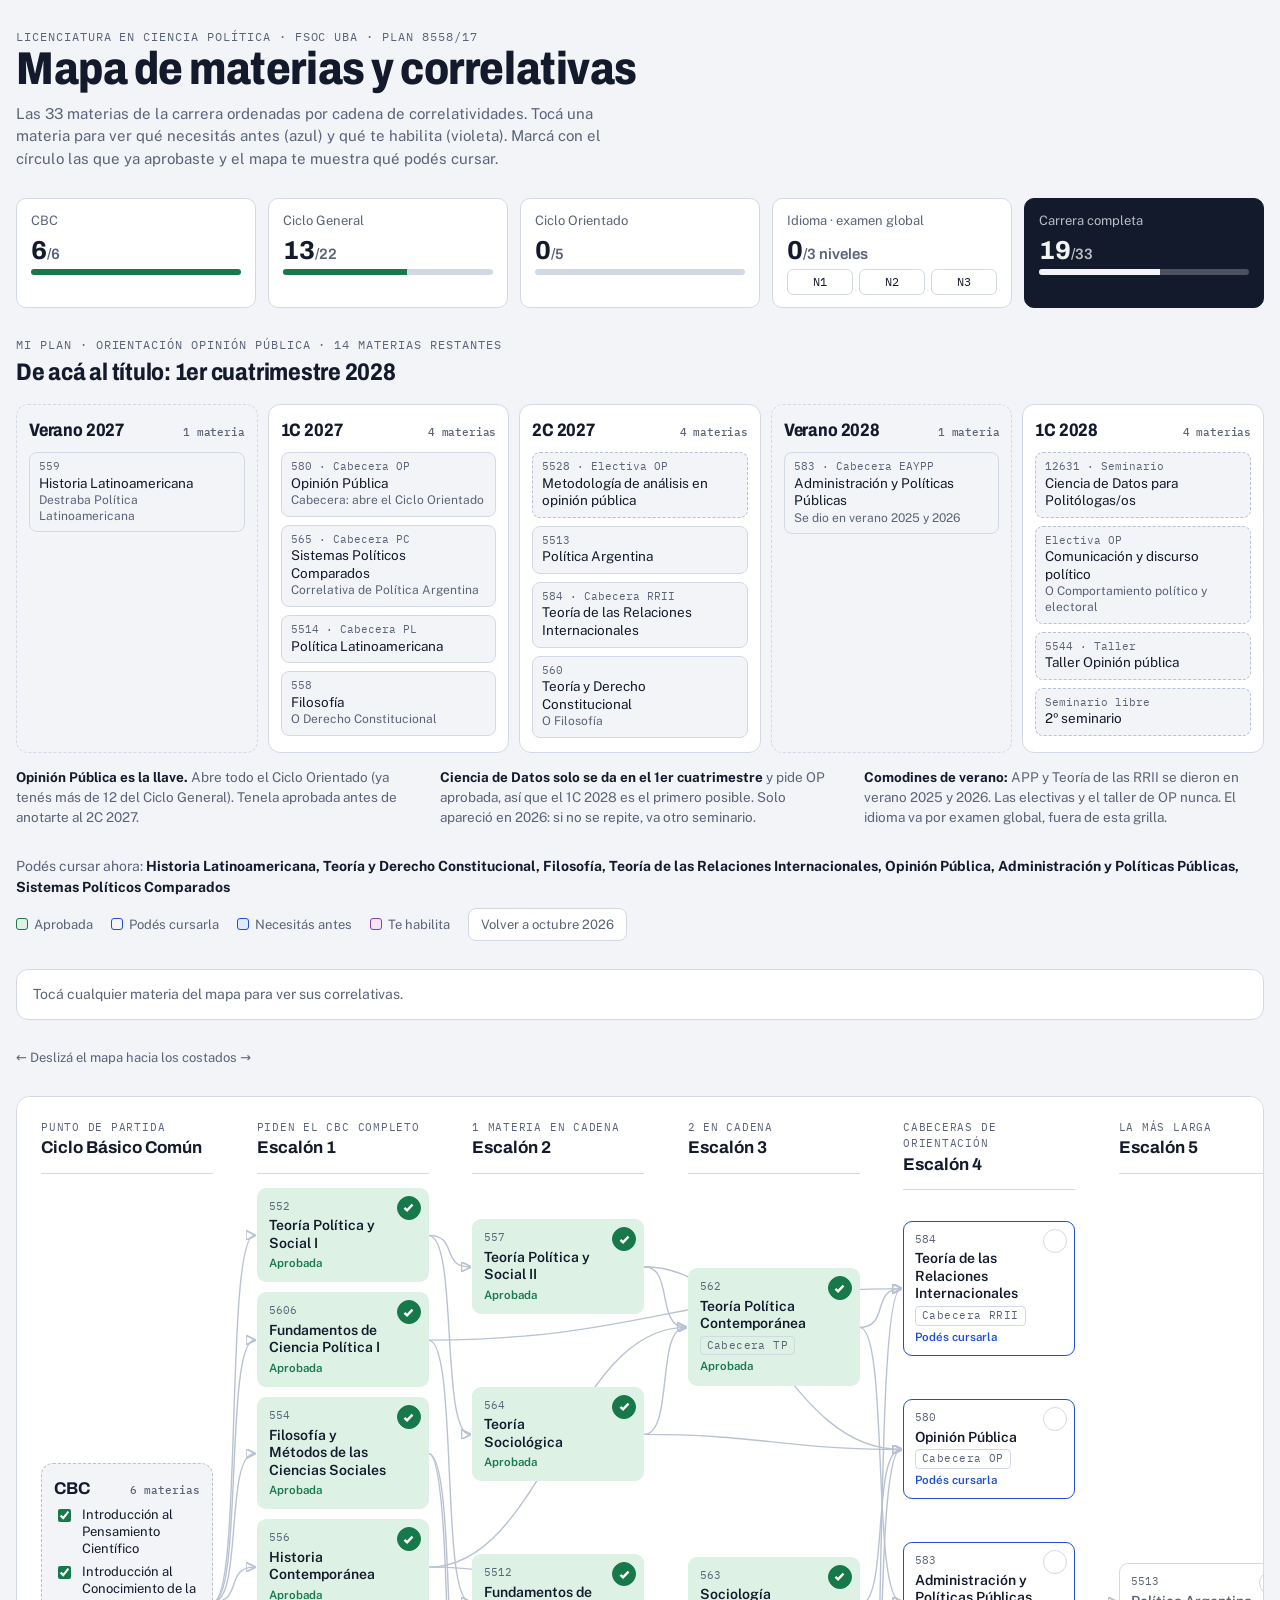
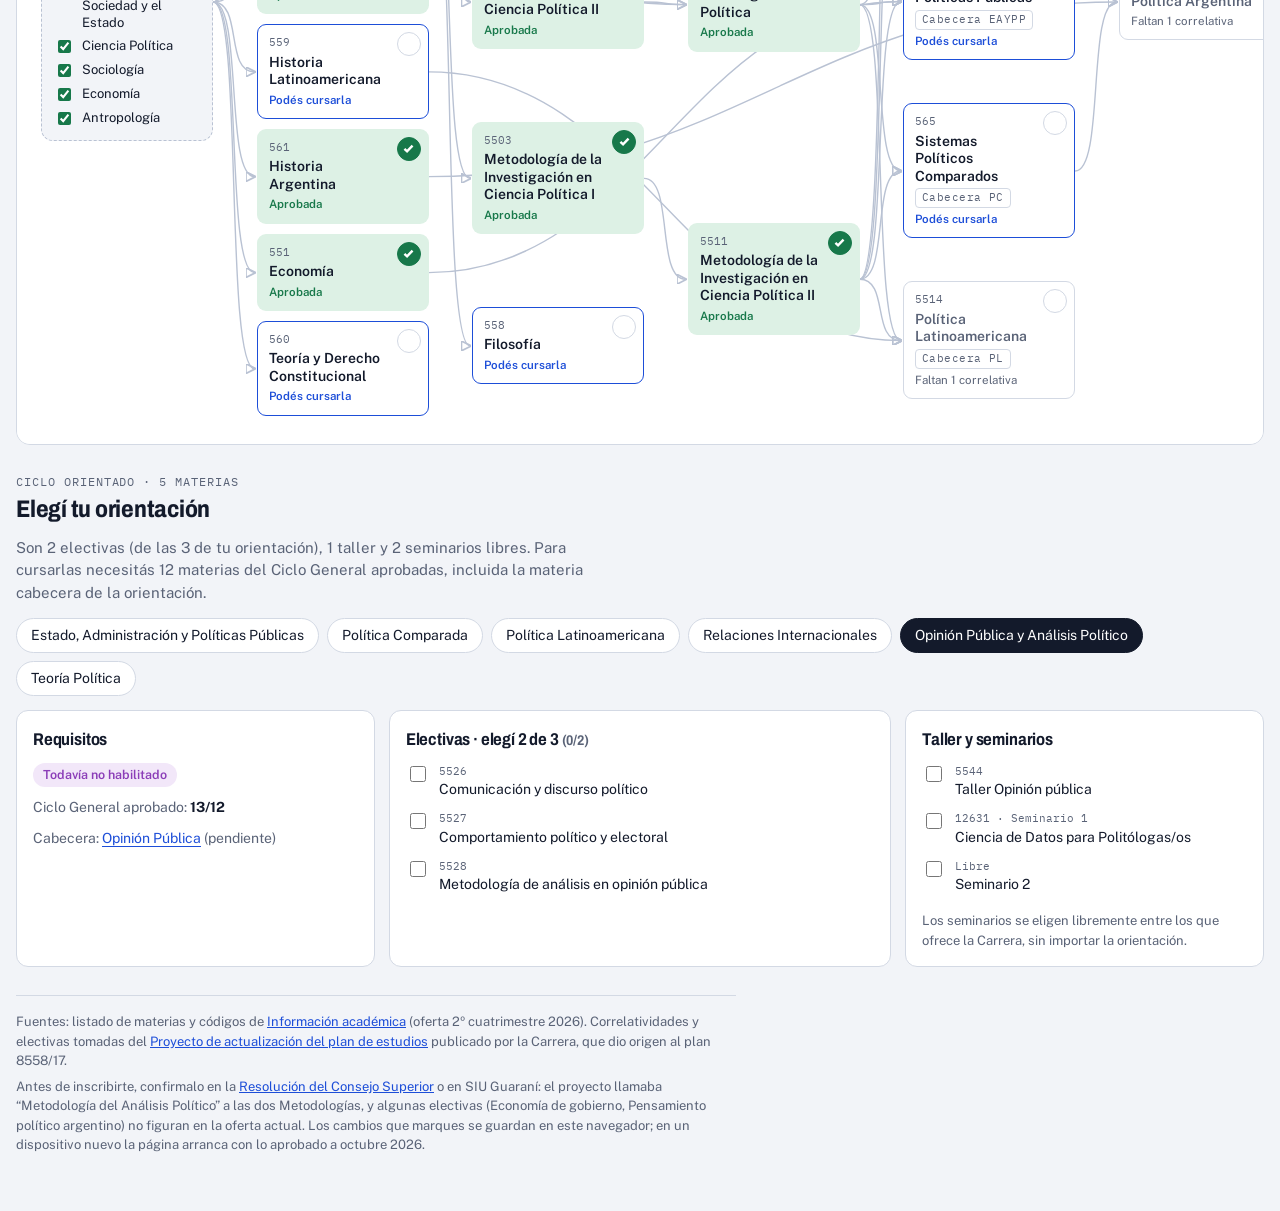
==== mapa-cp/index.html @ 653c363f "Agregar mapa de materias de Ciencia Política UBA Co-Authored-By: Claude Opus 5.5 <noreply@anthropic." ====
<!doctype html>
<html lang="es">
<head>
<meta charset="utf-8">
<meta name="viewport" content="width=device-width,initial-scale=1,viewport-fit=cover">
<meta name="description" content="Mapa interactivo de materias, correlativas y plan de cursada de Ciencia Política (UBA, plan 8558/17).">
<link rel="icon" href="data:image/svg+xml,%3Csvg xmlns='http://www.w3.org/2000/svg' viewBox='0 0 32 32'%3E%3Crect width='32' height='32' rx='7' fill='%231D4ED8'/%3E%3Cpath d='M8 22l6-12 4 8 3-5 3 9' stroke='white' stroke-width='2.6' fill='none' stroke-linecap='round' stroke-linejoin='round'/%3E%3C/svg%3E">
<style>:root{color-scheme:light;padding-top:env(safe-area-inset-top,0px);padding-bottom:env(safe-area-inset-bottom,0px)}body{margin:0}img{max-width:100%}[hidden]{display:none!important}*,*::before,*::after{box-sizing:border-box}</style>
<title>Mapa de Ciencia Política UBA</title>
<link rel="preconnect" href="https://fonts.googleapis.com">
<link rel="preconnect" href="https://fonts.gstatic.com" crossorigin>
<link rel="stylesheet" href="https://fonts.googleapis.com/css2?family=Archivo:wdth,wght@75..100,500..800&family=Public+Sans:wght@400;500;600&family=IBM+Plex+Mono:wght@500&display=swap">
<style>
/* Layout: plan as a left-to-right map of correlativity steps, with a sticky detail strip and a progress tracker above it */
:root{
  --bg:#F2F4F8; --surface:#FFFFFF; --ink:#131A2B; --muted:#5A6377; --line:#D3D9E4; --edge:#B9C2D3;
  --accent:#1D4ED8; --accent-soft:#E2E9FB;
  --desc:#8B3DB8; --desc-soft:#F2E7F9;
  --ok:#17784A; --ok-soft:#DDF1E5;
  --f-display:"Archivo","Arial Narrow",system-ui,sans-serif;
  --f-body:"Public Sans",system-ui,-apple-system,"Segoe UI",sans-serif;
  --f-mono:"IBM Plex Mono",ui-monospace,Menlo,Consolas,monospace;
}
@media (prefers-color-scheme: dark){:root:not([data-theme="light"]){
  --bg:#0E1320; --surface:#161D2D; --ink:#E6EAF2; --muted:#98A1B6; --line:#29334A; --edge:#3A465F;
  --accent:#7D9CFF; --accent-soft:#1C2848; --desc:#CB9CEB; --desc-soft:#2D2040; --ok:#5ACB90; --ok-soft:#14301F; color-scheme:dark}}
:root[data-theme="dark"]{
  --bg:#0E1320; --surface:#161D2D; --ink:#E6EAF2; --muted:#98A1B6; --line:#29334A; --edge:#3A465F;
  --accent:#7D9CFF; --accent-soft:#1C2848; --desc:#CB9CEB; --desc-soft:#2D2040; --ok:#5ACB90; --ok-soft:#14301F; color-scheme:dark}

body{background:var(--bg);color:var(--ink);font-family:var(--f-body);font-size:15px;line-height:1.5}
body::before{content:"";position:fixed;inset:0 0 auto;height:env(safe-area-inset-top,0px);z-index:10;background:var(--bg)}
.wrap{max-width:1560px;margin:0 auto;padding-block:28px 56px;padding-left:max(16px,env(safe-area-inset-left,0px));padding-right:max(16px,env(safe-area-inset-right,0px));display:flex;flex-direction:column;gap:28px}
h1,h2,h3{font-family:var(--f-display);font-stretch:85%;text-wrap:balance;margin:0;letter-spacing:-.01em}
h1{font-size:clamp(28px,4.4vw,46px);font-weight:800;line-height:1.02}
h2{font-size:24px;font-weight:750}
.eyebrow{font-family:var(--f-mono);font-size:12px;letter-spacing:.08em;text-transform:uppercase;color:var(--muted)}
.lede{max-width:68ch;color:var(--muted);margin:10px 0 0}
button{font:inherit;color:inherit;cursor:pointer}
:focus-visible{outline:2px solid var(--accent);outline-offset:2px}

/* progress */
.stats{display:grid;grid-template-columns:repeat(5,minmax(0,1fr));gap:12px}
.stat.total{background:var(--ink);border-color:var(--ink);color:var(--bg)}
.stat.total .lbl,.stat.total b small{color:var(--bg);opacity:.75}
.stat.total .bar{background:color-mix(in srgb,var(--bg) 25%,transparent)}
.stat.total .bar i{background:var(--bg)}
.stat{background:var(--surface);border:1px solid var(--line);border-radius:10px;padding:12px 14px;display:flex;flex-direction:column;gap:6px}
.stat b{font-family:var(--f-display);font-size:26px;font-weight:750;font-variant-numeric:tabular-nums;line-height:1}
.stat b small{font-size:15px;color:var(--muted);font-weight:600}
.bar{height:6px;border-radius:3px;background:var(--line);overflow:hidden}
.bar i{display:block;height:100%;background:var(--ok);width:0;transition:width .3s}
.stat .lbl{font-size:13px;color:var(--muted)}
.idi{display:flex;gap:6px}
.idi button{flex:1;border:1px solid var(--line);background:transparent;border-radius:6px;font-size:12px;padding:3px 0;font-family:var(--f-mono)}
.idi button[aria-pressed="true"]{background:var(--ok-soft);border-color:var(--ok);color:var(--ok)}
.now{font-size:14px;color:var(--muted)}
.now strong{color:var(--ink)}
.toolbar{display:flex;flex-wrap:wrap;gap:10px 20px;align-items:center;justify-content:space-between}
.legend{display:flex;flex-wrap:wrap;gap:8px 18px;font-size:13px;color:var(--muted);align-items:center}
.legend span{display:inline-flex;align-items:center;gap:6px}
.sw{width:12px;height:12px;border-radius:3px;display:inline-block}
.ghost{border:1px solid var(--line);background:var(--surface);border-radius:8px;padding:6px 12px;font-size:13px}
.ghost.warn{border-color:var(--desc);color:var(--desc)}

/* detail strip */
.detail{position:sticky;top:env(safe-area-inset-top,0px);z-index:5;background:var(--surface);border:1px solid var(--line);border-radius:12px;padding:14px 16px;box-shadow:0 6px 20px -14px rgba(10,20,40,.45);display:grid;grid-template-columns:minmax(0,1.1fr) minmax(0,1.6fr) minmax(0,1.3fr) auto;gap:16px;align-items:start}
.detail.empty{display:block;color:var(--muted);font-size:14px;box-shadow:none}
.detail h3{font-size:20px;font-weight:750;line-height:1.15}
.detail .code{font-family:var(--f-mono);font-size:12px;color:var(--muted)}
.detail .k{font-size:12px;text-transform:uppercase;letter-spacing:.06em;color:var(--muted);margin-bottom:6px;font-weight:600}
.chips{display:flex;flex-wrap:wrap;gap:6px}
.chip{border:1px solid transparent;border-radius:999px;padding:2px 10px;font-size:13px;background:var(--accent-soft);color:var(--ink)}
.chip.d{background:var(--desc-soft)}
.chip.okc{background:var(--ok-soft);color:var(--ok)}
.chip.okc::before{content:"✓ "}
.chip:hover{border-color:var(--ink)}
.x{border:none;background:transparent;font-size:22px;line-height:1;color:var(--muted);padding:0 4px}
.note{font-size:13px;color:var(--muted);margin-top:6px}

/* map */
.mapbox{overflow-x:auto;background:var(--surface);border:1px solid var(--line);border-radius:14px}
.canvas{position:relative;display:grid;grid-template-columns:repeat(6,minmax(172px,1fr));column-gap:clamp(34px,3.4vw,56px);padding:22px 24px 28px;min-width:1260px}
.swipe{display:none;font-size:13px;color:var(--muted);align-items:center;gap:6px}
@media (max-width:1300px){.swipe{display:flex}}
.colhead{font-family:var(--f-mono);font-size:11px;letter-spacing:.07em;text-transform:uppercase;color:var(--muted);padding-bottom:12px;border-bottom:1px solid var(--line);margin-bottom:14px}
.colhead b{display:block;font-family:var(--f-display);font-size:17px;letter-spacing:0;text-transform:none;color:var(--ink);font-weight:700}
.col{display:flex;flex-direction:column;position:relative;z-index:1}
.stack{display:flex;flex-direction:column;justify-content:space-around;gap:10px;flex:1}
svg.edges{position:absolute;inset:0;pointer-events:none;z-index:0;overflow:visible}
svg.edges path{fill:none;stroke:var(--edge);stroke-width:1.4;transition:opacity .2s,stroke .2s}
svg.edges path.a{stroke:var(--accent);stroke-width:2.2}
svg.edges path.d{stroke:var(--desc);stroke-width:2.2}
svg.edges path.dim{opacity:.15}
.mk-base{fill:var(--edge)} .mk-a{fill:var(--accent)} .mk-d{fill:var(--desc)}

.card{position:relative;background:var(--surface);border:1.5px solid var(--line);border-radius:9px;padding:9px 38px 9px 11px;text-align:left;width:100%;display:flex;flex-direction:column;gap:3px;transition:opacity .2s,border-color .2s,background .2s}
.card .c{font-family:var(--f-mono);font-size:11px;color:var(--muted)}
.card .n{font-weight:600;font-size:14px;line-height:1.25}
.card .st{font-size:11.5px;color:var(--muted)}
.card .tag{align-self:flex-start;font-size:10.5px;font-family:var(--f-mono);letter-spacing:.04em;padding:1px 6px;border-radius:4px;border:1px solid var(--line);color:var(--muted)}
.card[data-st="av"]{border-color:var(--accent)}
.card[data-st="av"] .st{color:var(--accent);font-weight:600}
.card[data-st="ok"]{background:var(--ok-soft);border-color:transparent}
.card[data-st="ok"] .st{color:var(--ok);font-weight:600}
.card[data-st="lock"] .n{color:var(--muted)}
.card.sel{outline:3px solid var(--ink);outline-offset:1px}
.card.anc{background:var(--accent-soft);border-color:var(--accent)}
.card.desc{background:var(--desc-soft);border-color:var(--desc)}
.card.dim{background:var(--surface);border-color:var(--line)}
.card.dim>*,.cbc.dim>*{opacity:.3}
.card.dim+.chk{opacity:.3}
.chk{position:absolute;top:8px;right:8px;width:24px;height:24px;border-radius:50%;border:1.5px solid var(--line);background:var(--surface);display:grid;place-items:center;padding:0}
.chk svg{width:13px;height:13px;stroke:var(--surface);stroke-width:3;fill:none}
.chk[aria-pressed="true"]{background:var(--ok);border-color:var(--ok)}
.chk:hover{border-color:var(--ok)}

.cbc{background:var(--bg);border:1.5px dashed var(--edge);border-radius:12px;padding:12px;display:flex;flex-direction:column;gap:6px;align-self:center;width:100%}
.cbc.sel{outline:3px solid var(--ink)} .cbc.anc{border-color:var(--accent);border-style:solid;background:var(--accent-soft)}
.cbc .hd{display:flex;justify-content:space-between;align-items:baseline;font-family:var(--f-display);font-weight:700;font-size:17px;border:none;background:none;padding:0;text-align:left}
.cbc .hd span{font-family:var(--f-mono);font-size:11px;color:var(--muted);font-weight:500}
.cbc label{display:flex;gap:8px;align-items:flex-start;font-size:13px;line-height:1.3;cursor:pointer}
.cbc input{margin-top:2px;accent-color:var(--ok)}

/* orientations */
.ori-tabs{display:flex;flex-wrap:wrap;gap:8px}
.ori-tabs button{border:1.5px solid var(--line);background:var(--surface);border-radius:999px;padding:6px 14px;font-size:14px}
.ori-tabs button[aria-pressed="true"]{border-color:var(--ink);background:var(--ink);color:var(--surface)}
.ori{display:grid;grid-template-columns:minmax(0,1fr) minmax(0,1.4fr) minmax(0,1fr);gap:14px}
.box{background:var(--surface);border:1px solid var(--line);border-radius:12px;padding:16px;display:flex;flex-direction:column;gap:10px;min-width:0}
.box h3{font-size:17px;font-weight:700}
.row{display:flex;gap:10px;align-items:flex-start;font-size:14px;cursor:pointer}
.row input{margin-top:3px;accent-color:var(--ok);width:16px;height:16px;flex:none}
.row .c{font-family:var(--f-mono);font-size:11px;color:var(--muted);display:block}
.pill{align-self:flex-start;font-size:12.5px;font-weight:600;padding:3px 10px;border-radius:999px}
.pill.ok{background:var(--ok-soft);color:var(--ok)} .pill.no{background:var(--desc-soft);color:var(--desc)}
.linkbtn{border:none;background:none;padding:0;color:var(--accent);text-decoration:underline;text-underline-offset:3px;text-align:left}
.req{font-size:14px;color:var(--muted)} .req b{color:var(--ink)}

.plan{display:grid;grid-template-columns:repeat(5,minmax(0,1fr));gap:10px}
.term{background:var(--surface);border:1px solid var(--line);border-radius:12px;padding:12px 12px 14px;display:flex;flex-direction:column;gap:8px;min-width:0}
.term.summer{background:transparent;border-style:dashed}
.term h3{font-size:18px;font-weight:750;display:flex;justify-content:space-between;align-items:baseline;gap:6px}
.term h3 span{font-family:var(--f-mono);font-size:11px;color:var(--muted);font-weight:500}
.pi{display:flex;flex-direction:column;gap:1px;text-align:left;border:1px solid var(--line);background:var(--bg);border-radius:8px;padding:7px 9px;font-size:13.5px;line-height:1.3;width:100%}
.pi .c{font-family:var(--f-mono);font-size:10.5px;color:var(--muted)}
.pi.o{border-style:dashed;border-color:var(--edge)}
.pi.done{background:var(--ok-soft);border-color:transparent;color:var(--ok)}
.pi.done .n{text-decoration:line-through}
.pi .why{font-size:12px;color:var(--muted)}
button.pi:hover{border-color:var(--ink)}
.plannotes{display:grid;grid-template-columns:repeat(3,minmax(0,1fr));gap:10px 24px;font-size:13.5px;color:var(--muted);margin:0;padding:0;list-style:none}
.plannotes b{color:var(--ink)}
@media (max-width:1000px){.plan{grid-template-columns:repeat(2,minmax(0,1fr))}.plannotes{grid-template-columns:minmax(0,1fr)}}
@media (max-width:520px){.plan{grid-template-columns:minmax(0,1fr)}}
footer{font-size:13px;color:var(--muted);border-top:1px solid var(--line);padding-top:16px;display:flex;flex-direction:column;gap:6px;max-width:90ch}
footer a{color:var(--accent)}

@media (max-width:1100px){.stats{grid-template-columns:repeat(3,minmax(0,1fr))}}
@media (max-width:900px){
  .stats{grid-template-columns:repeat(2,minmax(0,1fr))}
  .stat.total{grid-column:1/-1}
  .detail{grid-template-columns:minmax(0,1fr);gap:10px;position:static}
  .detail .x{position:absolute;top:10px;right:10px}
  .detail{position:relative}
  .ori{grid-template-columns:minmax(0,1fr)}
}
@media (prefers-reduced-motion:reduce){*{transition:none!important}}
</style>
</head>
<body>

<div class="wrap">
  <header>
    <div class="eyebrow">Licenciatura en Ciencia Política · FSOC UBA · Plan 8558/17</div>
    <h1>Mapa de materias y correlativas</h1>
    <p class="lede">Las 33 materias de la carrera ordenadas por cadena de correlatividades. Tocá una materia para ver qué necesitás antes (azul) y qué te habilita (violeta). Marcá con el círculo las que ya aprobaste y el mapa te muestra qué podés cursar.</p>
  </header>

  <section class="stats" aria-label="Tu progreso">
    <div class="stat"><span class="lbl">CBC</span><b id="sCbc">0<small>/6</small></b><div class="bar"><i id="bCbc"></i></div></div>
    <div class="stat"><span class="lbl">Ciclo General</span><b id="sGen">0<small>/22</small></b><div class="bar"><i id="bGen"></i></div></div>
    <div class="stat"><span class="lbl">Ciclo Orientado</span><b id="sOri">0<small>/5</small></b><div class="bar"><i id="bOri"></i></div></div>
    <div class="stat"><span class="lbl">Idioma · examen global</span><b id="sIdi">0<small>/3 niveles</small></b><div class="idi" id="idi"></div></div>
    <div class="stat total"><span class="lbl">Carrera completa</span><b id="sTot">0<small>/33</small></b><div class="bar"><i id="bTot"></i></div></div>
  </section>

  <section style="display:flex;flex-direction:column;gap:14px">
    <div>
      <div class="eyebrow">Mi plan · Orientación Opinión Pública · 14 materias restantes</div>
      <h2>De acá al título: 1er cuatrimestre 2028</h2>
    </div>
    <div class="plan" id="plan"></div>
    <ul class="plannotes">
      <li><b>Opinión Pública es la llave.</b> Abre todo el Ciclo Orientado (ya tenés más de 12 del Ciclo General). Tenela aprobada antes de anotarte al 2C 2027.</li>
      <li><b>Ciencia de Datos solo se da en el 1er cuatrimestre</b> y pide OP aprobada, así que el 1C 2028 es el primero posible. Solo apareció en 2026: si no se repite, va otro seminario.</li>
      <li><b>Comodines de verano:</b> APP y Teoría de las RRII se dieron en verano 2025 y 2026. Las electivas y el taller de OP nunca. El idioma va por examen global, fuera de esta grilla.</li>
    </ul>
  </section>

  <div class="toolbar">
    <div class="now" id="now"></div>
    <div class="legend">
      <span><i class="sw" style="background:var(--ok-soft);border:1px solid var(--ok)"></i>Aprobada</span>
      <span><i class="sw" style="border:1.5px solid var(--accent)"></i>Podés cursarla</span>
      <span><i class="sw" style="background:var(--accent-soft);border:1.5px solid var(--accent)"></i>Necesitás antes</span>
      <span><i class="sw" style="background:var(--desc-soft);border:1.5px solid var(--desc)"></i>Te habilita</span>
      <button class="ghost" id="reset" type="button" title="Deshace los cambios y vuelve a las materias aprobadas a octubre 2026">Volver a octubre 2026</button>
    </div>
  </div>

  <div class="detail empty" id="detail">Tocá cualquier materia del mapa para ver sus correlativas.</div>

  <div class="swipe" aria-hidden="true">← Deslizá el mapa hacia los costados →</div>
  <div class="mapbox"><div class="canvas" id="canvas"><svg class="edges" id="edges"></svg></div></div>

  <section style="display:flex;flex-direction:column;gap:14px">
    <div>
      <div class="eyebrow">Ciclo Orientado · 5 materias</div>
      <h2>Elegí tu orientación</h2>
      <p class="lede">Son 2 electivas (de las 3 de tu orientación), 1 taller y 2 seminarios libres. Para cursarlas necesitás 12 materias del Ciclo General aprobadas, incluida la materia cabecera de la orientación.</p>
    </div>
    <div class="ori-tabs" id="oriTabs" role="group" aria-label="Orientaciones"></div>
    <div class="ori" id="ori"></div>
  </section>

  <footer>
    <div>Fuentes: listado de materias y códigos de <a href="https://cienciapolitica.sociales.uba.ar/home/estudiantes/info-academica/" target="_blank" rel="noopener">Información académica</a> (oferta 2º cuatrimestre 2026). Correlatividades y electivas tomadas del <a href="https://cienciapolitica.sociales.uba.ar/wp-content/uploads/sites/6/2016/11/reforma-plan-2016-Versi%C3%B3n-Martes-1-11-1.pdf" target="_blank" rel="noopener">Proyecto de actualización del plan de estudios</a> publicado por la Carrera, que dio origen al plan 8558/17.</div>
    <div>Antes de inscribirte, confirmalo en la <a href="http://cienciapolitica.sociales.uba.ar/wp-content/uploads/sites/6/2019/04/PLAN-NUEVO-DE-CP-8558-17.pdf" target="_blank" rel="noopener">Resolución del Consejo Superior</a> o en SIU Guaraní: el proyecto llamaba “Metodología del Análisis Político” a las dos Metodologías, y algunas electivas (Economía de gobierno, Pensamiento político argentino) no figuran en la oferta actual. Los cambios que marques se guardan en este navegador; en un dispositivo nuevo la página arranca con lo aprobado a octubre 2026.</div>
  </footer>
</div>

<script>
const CBC=[["ipc","Introducción al Pensamiento Científico"],["icse","Introducción al Conocimiento de la Sociedad y el Estado"],["cpc","Ciencia Política"],["socc","Sociología"],["ecoc","Economía"],["antro","Antropología"]];
const G={
 tps1:{n:"Teoría Política y Social I",c:"552",r:["cbc"]},
 fcp1:{n:"Fundamentos de Ciencia Política I",c:"5606",r:["cbc"]},
 fym:{n:"Filosofía y Métodos de las Ciencias Sociales",c:"554",r:["cbc"]},
 hc:{n:"Historia Contemporánea",c:"556",r:["cbc"]},
 hl:{n:"Historia Latinoamericana",c:"559",r:["cbc"]},
 ha:{n:"Historia Argentina",c:"561",r:["cbc"]},
 eco:{n:"Economía",c:"551",r:["cbc"]},
 tdc:{n:"Teoría y Derecho Constitucional",c:"560",r:["cbc"]},
 tps2:{n:"Teoría Política y Social II",c:"557",r:["tps1"]},
 tsoc:{n:"Teoría Sociológica",c:"564",r:["tps1"]},
 fcp2:{n:"Fundamentos de Ciencia Política II",c:"5512",r:["fcp1"]},
 met1:{n:"Metodología de la Investigación en Ciencia Política I",c:"5503",r:["fym"]},
 filo:{n:"Filosofía",c:"558",r:["fym"]},
 tpc:{n:"Teoría Política Contemporánea",c:"562",r:["hc","tps1","tps2","tsoc"]},
 socp:{n:"Sociología Política",c:"563",r:["hc","fcp1","fcp2"]},
 met2:{n:"Metodología de la Investigación en Ciencia Política II",c:"5511",r:["fym","met1"]},
 tri:{n:"Teoría de las Relaciones Internacionales",c:"584",r:["fym","met1","met2","hc","tps1","tps2","tsoc","tpc","fcp1"]},
 op:{n:"Opinión Pública",c:"580",r:["fym","met1","met2","hc","tps1","tps2","tsoc","fcp1","socp"]},
 app:{n:"Administración y Políticas Públicas",c:"583",r:["fym","met1","met2","eco","hc","tps1","tps2","tsoc","tpc","fcp2","socp"]},
 spc:{n:"Sistemas Políticos Comparados",c:"565",r:["fym","met1","met2","hc","fcp1","fcp2","socp"]},
 pl:{n:"Política Latinoamericana",c:"5514",r:["fym","met1","met2","hc","hl","fcp1","fcp2","socp"]},
 parg:{n:"Política Argentina",c:"5513",r:["hc","ha","fcp1","fcp2","socp","spc"]}
};
const COLS=[["cbc"],["tps1","fcp1","fym","hc","hl","ha","eco","tdc"],["tps2","tsoc","fcp2","met1","filo"],["tpc","socp","met2"],["tri","op","app","spc","pl"],["parg"]];
const HEADS=[["Ciclo Básico Común","Punto de partida"],["Escalón 1","Piden el CBC completo"],["Escalón 2","1 materia en cadena"],["Escalón 3","2 en cadena"],["Escalón 4","Cabeceras de orientación"],["Escalón 5","La más larga"]];
const ORI=[
 {k:"EAYPP",n:"Estado, Administración y Políticas Públicas",cab:"app",el:[["5518","Estado y derecho"],["—","Economía de gobierno"],["5515","Gobierno local"]],t:["5540","Taller Estado, administración y políticas públicas"]},
 {k:"PC",n:"Política Comparada",cab:"spc",el:[["5519","Elecciones y partidos políticos"],["5520","Política subnacional"],["5510","Instituciones políticas y procesos gubernamentales"]],t:["5541","Taller Política comparada"]},
 {k:"PL",n:"Política Latinoamericana",cab:"pl",el:[["—","Pensamiento político argentino"],["5521","Liderazgo político en América Latina"],["5522","Regímenes políticos en América Latina"]],t:["5542","Taller Política latinoamericana"]},
 {k:"RRII",n:"Relaciones Internacionales",cab:"tri",el:[["5524","Defensa y seguridad internacional"],["5525","Globalización, regionalización e integración regional"],["5517","Problemas de política internacional"]],t:["5543","Taller Relaciones internacionales"]},
 {k:"OP",n:"Opinión Pública y Análisis Político",cab:"op",el:[["5526","Comunicación y discurso político"],["5527","Comportamiento político y electoral"],["5528","Metodología de análisis en opinión pública"]],t:["5544","Taller Opinión pública"]},
 {k:"TP",n:"Teoría Política",cab:"tpc",el:[["5529","Teorías sobre el poder"],["5530","Teorías sobre la ideología"],["5531","Teorías de la acción colectiva"]],t:["5545","Taller Teoría y filosofía política"]}
];
const CAB={};ORI.forEach(o=>CAB[o.cab]=o);
const name=id=>id==="cbc"?"CBC completo":G[id].n;

// graph helpers
const ancMemo={};
function anc(id){if(id==="cbc")return new Set();if(ancMemo[id])return ancMemo[id];const s=new Set();G[id].r.forEach(u=>{s.add(u);anc(u).forEach(x=>s.add(x))});return ancMemo[id]=s}
const kids={cbc:[]};Object.keys(G).forEach(k=>kids[k]=[]);
Object.entries(G).forEach(([v,o])=>o.r.forEach(u=>kids[u].push(v)));
function desc(id){const s=new Set(),q=[...kids[id]];while(q.length){const x=q.shift();if(!s.has(x)){s.add(x);q.push(...kids[x])}}return s}
const EDGES=[];
Object.entries(G).forEach(([v,o])=>o.r.forEach(u=>{if(!o.r.some(w=>w!==u&&anc(w).has(u)))EDGES.push([u,v])}));

// state
const KEY="cp-uba-mapa-v1";
// default = progreso a octubre 2026, así se ve igual en cualquier dispositivo
const DEF=()=>({ap:["ipc","icse","cpc","socc","ecoc","antro","tps1","fcp1","fym","hc","ha","eco","tps2","tsoc","fcp2","met1","tpc","socp","met2"],ori:"OP",od:[],idi:[]});
let S=DEF();
try{const raw=localStorage.getItem(KEY);if(raw)S=Object.assign(S,JSON.parse(raw))}catch(e){}
const save=()=>{try{localStorage.setItem(KEY,JSON.stringify(S))}catch(e){}};
const has=id=>id==="cbc"?CBC.every(([k])=>S.ap.includes(k)):S.ap.includes(id);
function toggle(id){S.ap=S.ap.includes(id)?S.ap.filter(x=>x!==id):[...S.ap,id];save();refresh()}
let sel=null;

// build map
const canvas=document.getElementById("canvas"),svg=document.getElementById("edges");
const check='<svg viewBox="0 0 16 16"><path d="M3 8.5l3.2 3L13 4.5"/></svg>';
COLS.forEach((ids,i)=>{
  const col=document.createElement("div");col.className="col";
  col.innerHTML=`<div class="colhead">${HEADS[i][1]}<b>${HEADS[i][0]}</b></div><div class="stack"></div>`;
  const st=col.querySelector(".stack");
  ids.forEach(id=>{
    if(id==="cbc"){
      const b=document.createElement("div");b.className="cbc";b.id="n-cbc";
      b.innerHTML=`<button class="hd" type="button" data-sel="cbc">CBC <span>6 materias</span></button>`+CBC.map(([k,n])=>`<label><input type="checkbox" id="cb-${k}" data-k="${k}"> ${n}</label>`).join("");
      st.appendChild(b);
    }else{
      const o=G[id];const w=document.createElement("div");w.style.position="relative";
      w.innerHTML=`<button class="card" type="button" id="n-${id}" data-sel="${id}"><span class="c">${o.c}</span><span class="n">${o.n}</span>${CAB[id]?`<span class="tag">Cabecera ${CAB[id].k}</span>`:""}<span class="st"></span></button><button class="chk" type="button" data-chk="${id}" aria-label="Marcar ${o.n} como aprobada" aria-pressed="false">${check}</button>`;
      st.appendChild(w);
    }
  });
  canvas.appendChild(col);
});
canvas.addEventListener("click",e=>{
  const c=e.target.closest("[data-chk]");if(c){toggle(c.dataset.chk);return}
  const s=e.target.closest("[data-sel]");if(s){select(s.dataset.sel===sel?null:s.dataset.sel)}
});
canvas.addEventListener("change",e=>{if(e.target.dataset.k)toggle(e.target.dataset.k)});

function drawEdges(){
  const cr=canvas.getBoundingClientRect();
  svg.setAttribute("width",canvas.scrollWidth);svg.setAttribute("height",canvas.scrollHeight);
  let h=`<defs>${["base","a","d"].map(m=>`<marker id="m-${m}" viewBox="0 0 8 8" refX="7" refY="4" markerWidth="7" markerHeight="7" orient="auto"><path class="mk-${m}" d="M0 0L8 4L0 8z"/></marker>`).join("")}</defs>`;
  EDGES.forEach(([u,v])=>{
    const a=document.getElementById("n-"+u).getBoundingClientRect(),b=document.getElementById("n-"+v).getBoundingClientRect();
    const x1=a.right-cr.left,y1=a.top+a.height/2-cr.top,x2=b.left-cr.left-2,y2=b.top+b.height/2-cr.top,dx=Math.max(30,(x2-x1)*.45);
    h+=`<path data-e="${u}>${v}" d="M${x1} ${y1}C${x1+dx} ${y1},${x2-dx} ${y2},${x2} ${y2}" marker-end="url(#m-base)"/>`;
  });
  svg.innerHTML=h;paintSel();
}

function paintSel(){
  const A=sel?(sel==="cbc"?new Set():anc(sel)):null,D=sel?desc(sel):null;
  document.querySelectorAll(".card,.cbc").forEach(el=>{
    const id=el.id.slice(2);el.classList.remove("sel","anc","desc","dim");
    if(!sel)return;
    if(id===sel)el.classList.add("sel");else if(A.has(id))el.classList.add("anc");else if(D.has(id))el.classList.add("desc");else el.classList.add("dim");
  });
  svg.querySelectorAll("path[data-e]").forEach(p=>{
    const [u,v]=p.dataset.e.split(">");p.classList.remove("a","d","dim");let m="base";
    if(sel){const inA=x=>x===sel||A.has(x),inD=x=>x===sel||D.has(x);
      if(inA(u)&&inA(v)){p.classList.add("a");m="a"}else if(inD(u)&&inD(v)){p.classList.add("d");m="d"}else p.classList.add("dim")}
    p.setAttribute("marker-end",`url(#m-${m})`);
  });
  renderDetail();
}
function select(id){sel=id;paintSel()}

const det=document.getElementById("detail");
function chip(id,cls){return `<button type="button" class="chip ${cls}${has(id)?" okc":""}" data-go="${id}">${name(id)}</button>`}
function renderDetail(){
  if(!sel){det.className="detail empty";det.innerHTML="Tocá cualquier materia del mapa para ver sus correlativas.";return}
  det.className="detail";
  if(sel==="cbc"){
    det.innerHTML=`<div><div class="code">Ciclo Básico Común</div><h3>CBC completo</h3><div class="note">${CBC.filter(([k])=>S.ap.includes(k)).length}/6 aprobadas</div></div><div><div class="k">Correlativas</div><div class="note">Ninguna. Es el inicio de la carrera.</div></div><div><div class="k">Te habilita directamente</div><div class="chips">${kids.cbc.map(k=>chip(k,"d")).join("")}</div></div><button class="x" type="button" aria-label="Cerrar" data-close>×</button>`;
    return}
  const o=G[sel],A=anc(sel),D=desc(sel),pend=o.r.filter(x=>!has(x));
  const cab=CAB[sel]?`<div class="note">Cabecera de la orientación <b>${CAB[sel].n}</b>: con ella y 12 materias del Ciclo General abrís el Ciclo Orientado.</div>`:"";
  det.innerHTML=`<div><div class="code">Código ${o.c}</div><h3>${o.n}</h3><div class="note">${has(sel)?"Aprobada":pend.length?`Te faltan ${pend.length} correlativa${pend.length>1?"s":""}`:"Podés cursarla"}</div></div>
  <div><div class="k">Correlativas según el plan (${o.r.length})</div><div class="chips">${o.r.map(k=>chip(k,"")).join("")}</div><div class="note">En cadena completa necesitás ${[...A].filter(x=>x!=="cbc").length} materias del Ciclo General antes.</div></div>
  <div><div class="k">Te habilita directamente</div>${kids[sel].length?`<div class="chips">${kids[sel].map(k=>chip(k,"d")).join("")}</div>`:`<div class="note">Ninguna materia del Ciclo General.</div>`}${D.size>kids[sel].length?`<div class="note">En total desbloquea ${D.size} materias.</div>`:""}${cab}</div>
  <button class="x" type="button" aria-label="Cerrar" data-close>×</button>`;
}
det.addEventListener("click",e=>{if(e.target.closest("[data-close]"))select(null);const g=e.target.closest("[data-go]");if(g){select(g.dataset.go);document.getElementById("n-"+g.dataset.go).scrollIntoView({block:"nearest",inline:"center",behavior:"smooth"})}});

// orientation
const tabs=document.getElementById("oriTabs"),oriEl=document.getElementById("ori");
tabs.innerHTML=ORI.map(o=>`<button type="button" data-o="${o.k}" title="${o.n}">${o.n}</button>`).join("");
tabs.addEventListener("click",e=>{const b=e.target.closest("[data-o]");if(b){S.ori=b.dataset.o;save();refresh()}});
oriEl.addEventListener("change",e=>{const k=e.target.dataset.od;if(!k)return;S.od=e.target.checked?[...S.od,k]:S.od.filter(x=>x!==k);save();refresh()});
oriEl.addEventListener("click",e=>{const g=e.target.closest("[data-go]");if(g){select(g.dataset.go);document.getElementById("n-"+g.dataset.go).scrollIntoView({block:"center",inline:"center",behavior:"smooth"})}});
function oriCount(o){const el=o.el.filter((_,i)=>S.od.includes(o.k+"-e"+i)).length;return Math.min(2,el)+(S.od.includes(o.k+"-t")?1:0)+(S.od.includes("sem1")?1:0)+(S.od.includes("sem2")?1:0)}
function renderOri(gen){
  const o=ORI.find(x=>x.k===S.ori)||ORI[0];
  tabs.querySelectorAll("button").forEach(b=>b.setAttribute("aria-pressed",b.dataset.o===o.k));
  const ok=gen>=12&&has(o.cab);
  const r=(id,c,n)=>`<label class="row"><input type="checkbox" id="od-${id}" data-od="${id}" ${S.od.includes(id)?"checked":""}><span><span class="c">${c}</span>${n}</span></label>`;
  const nEl=o.el.filter((_,i)=>S.od.includes(o.k+"-e"+i)).length;
  oriEl.innerHTML=`<div class="box"><h3>Requisitos</h3><span class="pill ${ok?"ok":"no"}">${ok?"Habilitado":"Todavía no habilitado"}</span>
   <div class="req">Ciclo General aprobado: <b>${gen}/12</b></div>
   <div class="req">Cabecera: <button type="button" class="linkbtn" data-go="${o.cab}">${G[o.cab].n}</button> ${has(o.cab)?"<b>✓ aprobada</b>":"(pendiente)"}</div></div>
  <div class="box"><h3>Electivas · elegí 2 de 3 <span class="req">(${nEl}/2)</span></h3>${o.el.map((e,i)=>r(o.k+"-e"+i,e[0]==="—"?"sin oferta reciente":e[0],e[1])).join("")}</div>
  <div class="box"><h3>Taller y seminarios</h3>${r(o.k+"-t",o.t[0],o.t[1])}${r("sem1",o.k==="OP"?"12631 · Seminario 1":"Libre",o.k==="OP"?"Ciencia de Datos para Politólogas/os":"Seminario 1")}${r("sem2","Libre","Seminario 2")}<div class="note">Los seminarios se eligen libremente entre los que ofrece la Carrera, sin importar la orientación.</div></div>`;
}

// plan
const PLAN=[
 {t:"Verano 2027",s:1,i:[{id:"hl",w:"Destraba Política Latinoamericana"}]},
 {t:"1C 2027",i:[{id:"op",w:"Cabecera: abre el Ciclo Orientado"},{id:"spc",w:"Correlativa de Política Argentina"},{id:"pl"},{id:"filo",w:"O Derecho Constitucional"}]},
 {t:"2C 2027",i:[{o:"OP-e2",c:"5528 · Electiva OP",n:"Metodología de análisis en opinión pública"},{id:"parg"},{id:"tri"},{id:"tdc",w:"O Filosofía"}]},
 {t:"Verano 2028",s:1,i:[{id:"app",w:"Se dio en verano 2025 y 2026"}]},
 {t:"1C 2028",i:[{o:"sem1",c:"12631 · Seminario",n:"Ciencia de Datos para Politólogas/os"},{o:"OP-e0",c:"Electiva OP",n:"Comunicación y discurso político",w:"O Comportamiento político y electoral"},{o:"OP-t",c:"5544 · Taller",n:"Taller Opinión pública"},{o:"sem2",c:"Seminario libre",n:"2º seminario"}]}
];
const planEl=document.getElementById("plan");
function renderPlan(){
  planEl.innerHTML=PLAN.map(p=>{
    const items=p.i.map(x=>{
      if(x.id){const d=has(x.id);return `<button type="button" class="pi${d?" done":""}" data-go="${x.id}"><span class="c">${G[x.id].c}${CAB[x.id]?" · Cabecera "+CAB[x.id].k:""}</span><span class="n">${G[x.id].n}</span>${x.w?`<span class="why">${x.w}</span>`:""}</button>`}
      const d=S.od.includes(x.o);return `<div class="pi o${d?" done":""}"><span class="c">${x.c}</span><span class="n">${x.n}</span>${x.w?`<span class="why">${x.w}</span>`:""}</div>`;
    }).join("");
    return `<div class="term${p.s?" summer":""}"><h3>${p.t}<span>${p.i.length} materia${p.i.length>1?"s":""}</span></h3>${items}</div>`;
  }).join("");
}
planEl.addEventListener("click",e=>{const g=e.target.closest("[data-go]");if(g){select(g.dataset.go);document.getElementById("n-"+g.dataset.go).scrollIntoView({block:"center",inline:"center",behavior:"smooth"})}});

// refresh all status
function refresh(){
  const cbcN=CBC.filter(([k])=>S.ap.includes(k)).length;
  CBC.forEach(([k])=>{const i=document.getElementById("cb-"+k);if(i)i.checked=S.ap.includes(k)});
  const gen=Object.keys(G).filter(k=>S.ap.includes(k)).length;
  const avail=[];
  Object.keys(G).forEach(id=>{
    const el=document.getElementById("n-"+id),ok=S.ap.includes(id),can=G[id].r.every(has);
    const st=ok?"ok":can?"av":"lock";if(st==="av")avail.push(id);
    el.dataset.st=st;el.querySelector(".st").textContent=ok?"Aprobada":can?"Podés cursarla":`Faltan ${G[id].r.filter(x=>!has(x)).length} correlativa${G[id].r.filter(x=>!has(x)).length>1?"s":""}`;
    const c=document.querySelector(`[data-chk="${id}"]`);c.setAttribute("aria-pressed",ok);
  });
  const o=ORI.find(x=>x.k===S.ori)||ORI[0],oc=oriCount(o);
  set("sCbc",cbcN,6,"bCbc");set("sGen",gen,22,"bGen");set("sOri",oc,5,"bOri");
  set("sTot",cbcN+gen+oc,33,"bTot");
  document.getElementById("sIdi").innerHTML=`${S.idi.length}<small>/3 niveles</small>`;
  document.getElementById("idi").innerHTML=[1,2,3].map(n=>`<button type="button" data-idi="${n}" aria-pressed="${S.idi.includes(n)}" aria-label="Nivel ${n} de idioma">N${n}</button>`).join("");
  const now=document.getElementById("now");
  now.innerHTML=avail.length?`Podés cursar ahora: <strong>${avail.map(k=>G[k].n).join(", ")}</strong>`:(gen===22?"<strong>Ciclo General completo.</strong>":cbcN<6?`Marcá las materias del CBC para ver qué podés cursar.`:"");
  renderOri(gen);renderPlan();drawEdges();
}
function set(id,n,t,bar){document.getElementById(id).innerHTML=`${n}<small>/${t}</small>`;document.getElementById(bar).style.width=(n/t*100)+"%"}
document.getElementById("idi").addEventListener("click",e=>{const b=e.target.closest("[data-idi]");if(!b)return;const n=+b.dataset.idi;S.idi=S.idi.includes(n)?S.idi.filter(x=>x!==n):[...S.idi,n];save();refresh()});

// reset with inline confirm
const rs=document.getElementById("reset");let armed=null;
rs.addEventListener("click",()=>{
  if(!armed){rs.textContent="¿Seguro? Tocá de nuevo";rs.classList.add("warn");armed=setTimeout(()=>{armed=null;rs.textContent="Volver a octubre 2026";rs.classList.remove("warn")},3500);return}
  clearTimeout(armed);armed=null;rs.textContent="Volver a octubre 2026";rs.classList.remove("warn");
  S=DEF();save();refresh();
});

refresh();
drawEdges();
if(document.fonts&&document.fonts.ready)document.fonts.ready.then(drawEdges);
new ResizeObserver(()=>drawEdges()).observe(canvas);
</script>

</body>
</html>
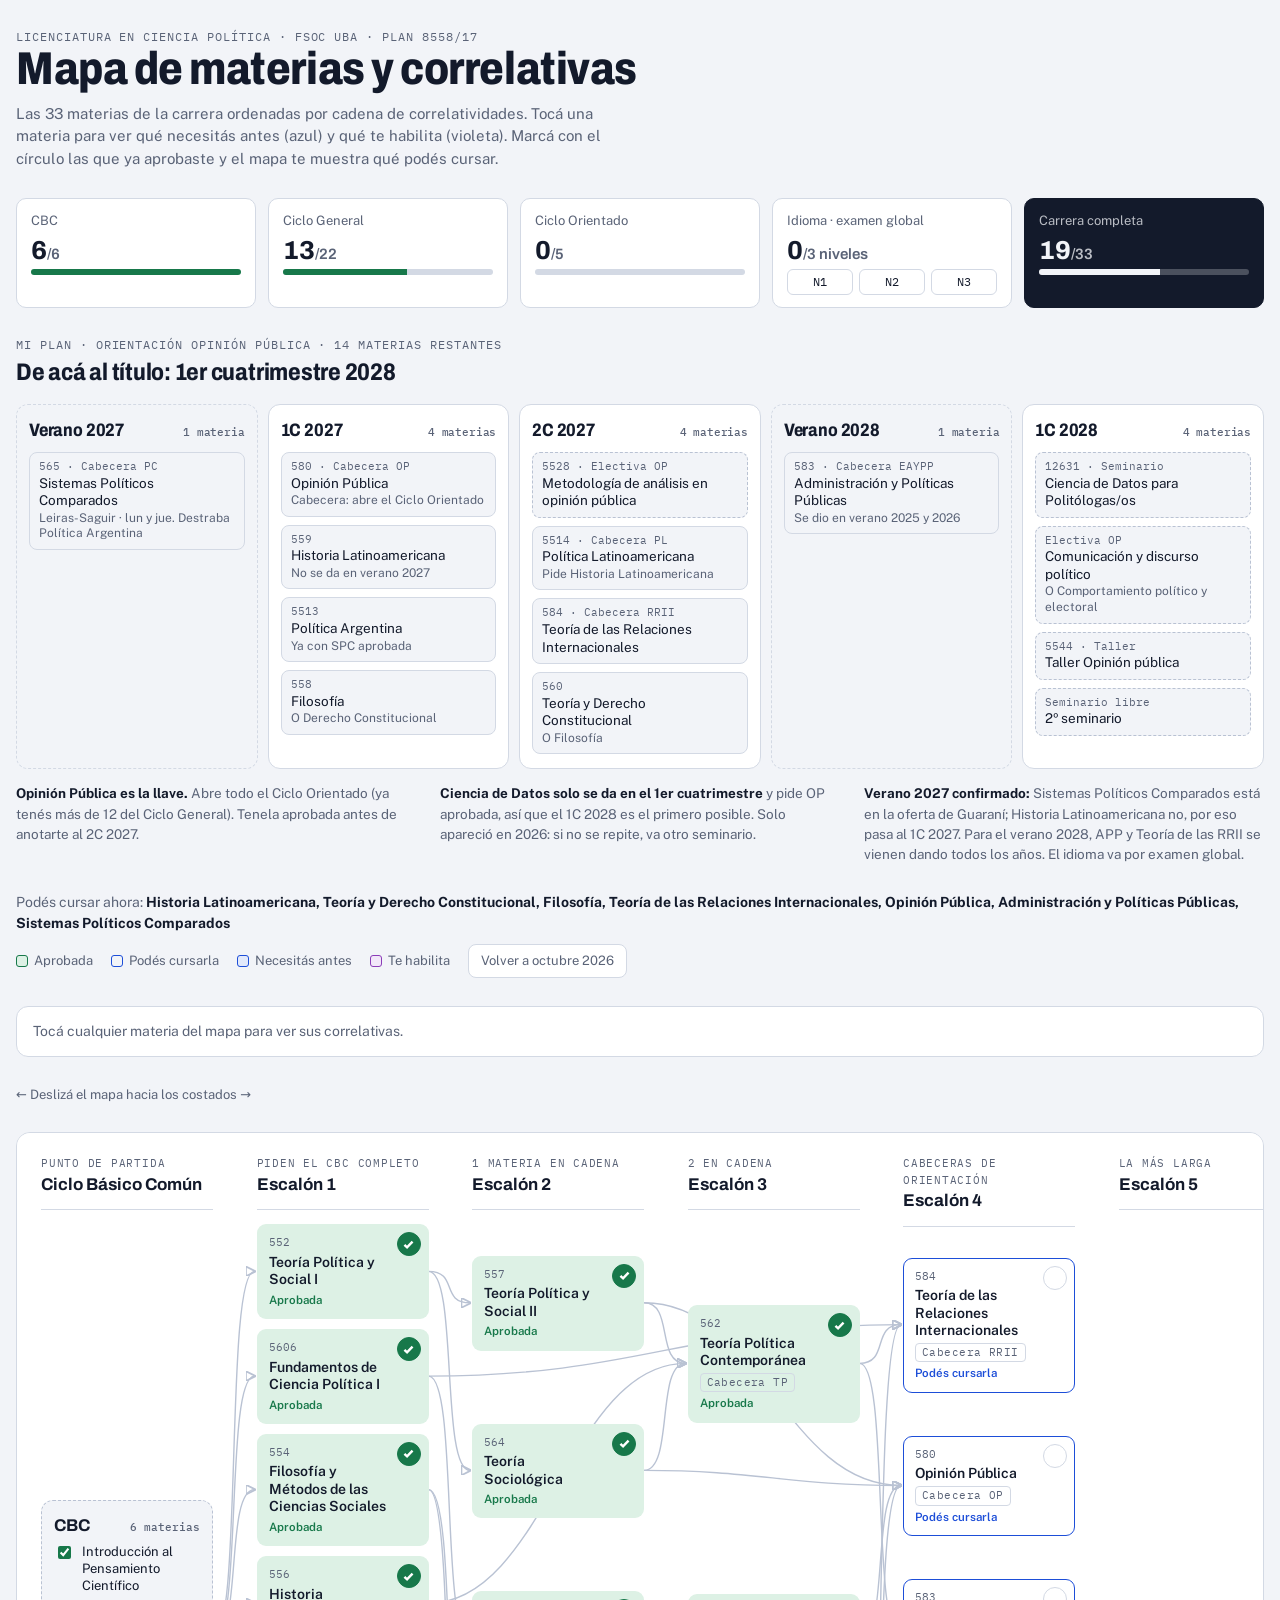
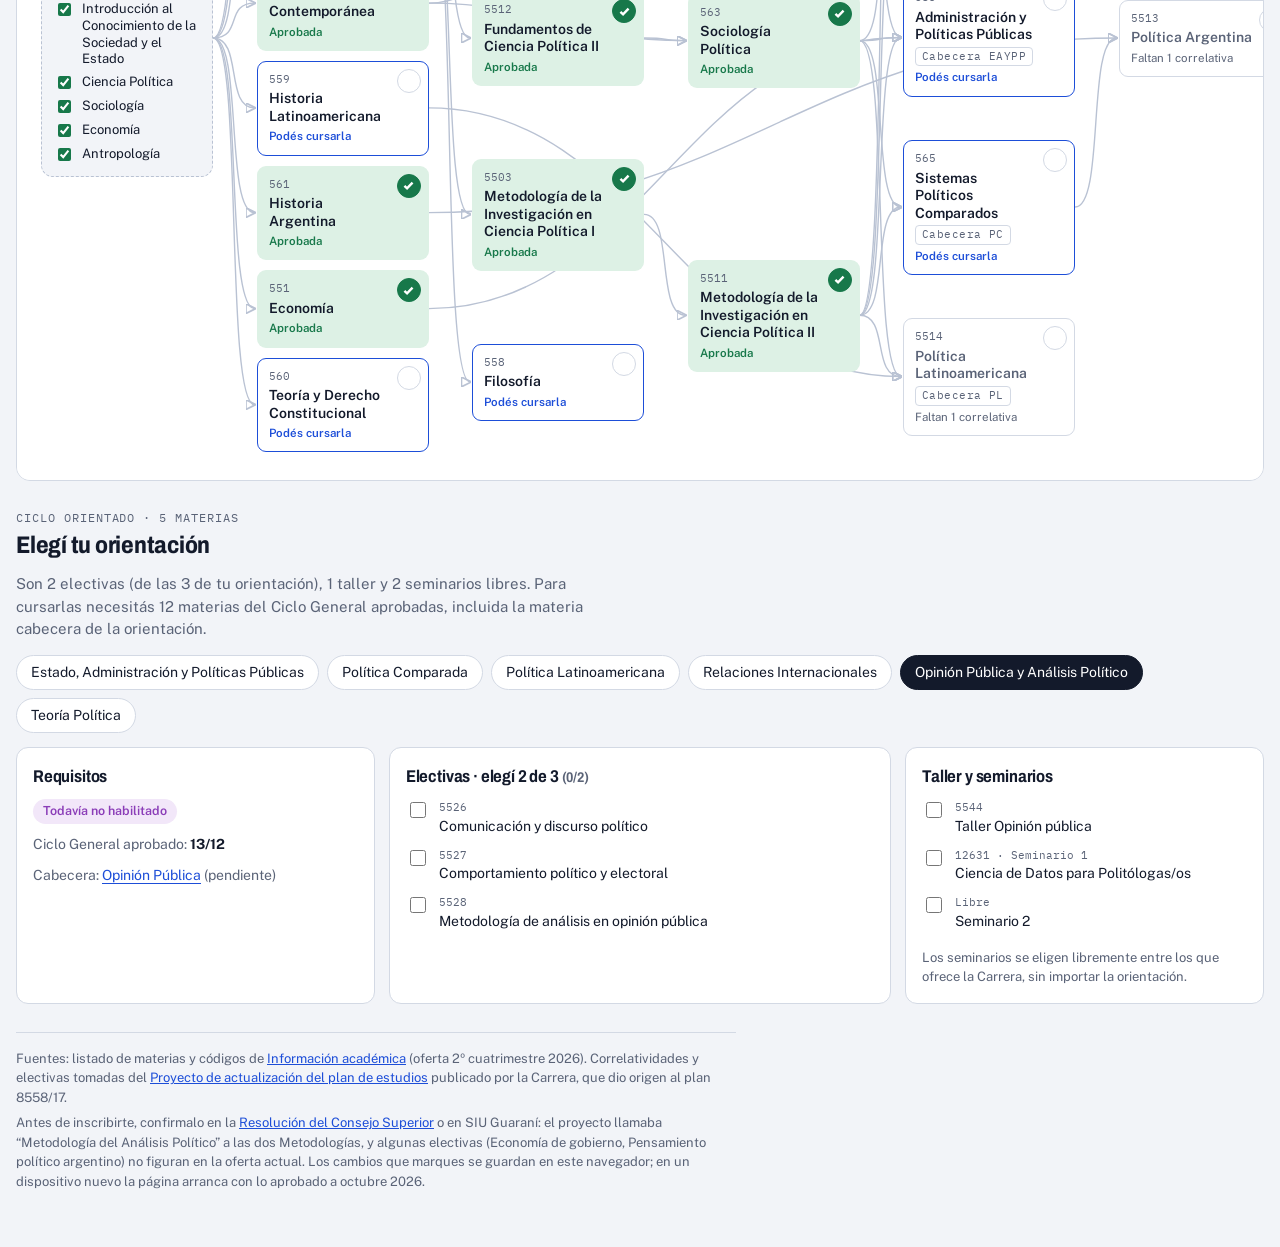
==== commit c0589f0b: "Plan: Sistemas Políticos Comparados en verano 2027 Historia Latinoamericana no está en la oferta de " ====
--- a/mapa-cp/index.html
+++ b/mapa-cp/index.html
@@ -194,7 +194,7 @@
     <ul class="plannotes">
       <li><b>Opinión Pública es la llave.</b> Abre todo el Ciclo Orientado (ya tenés más de 12 del Ciclo General). Tenela aprobada antes de anotarte al 2C 2027.</li>
       <li><b>Ciencia de Datos solo se da en el 1er cuatrimestre</b> y pide OP aprobada, así que el 1C 2028 es el primero posible. Solo apareció en 2026: si no se repite, va otro seminario.</li>
-      <li><b>Comodines de verano:</b> APP y Teoría de las RRII se dieron en verano 2025 y 2026. Las electivas y el taller de OP nunca. El idioma va por examen global, fuera de esta grilla.</li>
+      <li><b>Verano 2027 confirmado:</b> Sistemas Políticos Comparados está en la oferta de Guaraní; Historia Latinoamericana no, por eso pasa al 1C 2027. Para el verano 2028, APP y Teoría de las RRII se vienen dando todos los años. El idioma va por examen global.</li>
     </ul>
   </section>
 
@@ -383,9 +383,9 @@
 
 // plan
 const PLAN=[
- {t:"Verano 2027",s:1,i:[{id:"hl",w:"Destraba Política Latinoamericana"}]},
- {t:"1C 2027",i:[{id:"op",w:"Cabecera: abre el Ciclo Orientado"},{id:"spc",w:"Correlativa de Política Argentina"},{id:"pl"},{id:"filo",w:"O Derecho Constitucional"}]},
- {t:"2C 2027",i:[{o:"OP-e2",c:"5528 · Electiva OP",n:"Metodología de análisis en opinión pública"},{id:"parg"},{id:"tri"},{id:"tdc",w:"O Filosofía"}]},
+ {t:"Verano 2027",s:1,i:[{id:"spc",w:"Leiras-Saguir · lun y jue. Destraba Política Argentina"}]},
+ {t:"1C 2027",i:[{id:"op",w:"Cabecera: abre el Ciclo Orientado"},{id:"hl",w:"No se da en verano 2027"},{id:"parg",w:"Ya con SPC aprobada"},{id:"filo",w:"O Derecho Constitucional"}]},
+ {t:"2C 2027",i:[{o:"OP-e2",c:"5528 · Electiva OP",n:"Metodología de análisis en opinión pública"},{id:"pl",w:"Pide Historia Latinoamericana"},{id:"tri"},{id:"tdc",w:"O Filosofía"}]},
  {t:"Verano 2028",s:1,i:[{id:"app",w:"Se dio en verano 2025 y 2026"}]},
  {t:"1C 2028",i:[{o:"sem1",c:"12631 · Seminario",n:"Ciencia de Datos para Politólogas/os"},{o:"OP-e0",c:"Electiva OP",n:"Comunicación y discurso político",w:"O Comportamiento político y electoral"},{o:"OP-t",c:"5544 · Taller",n:"Taller Opinión pública"},{o:"sem2",c:"Seminario libre",n:"2º seminario"}]}
 ];
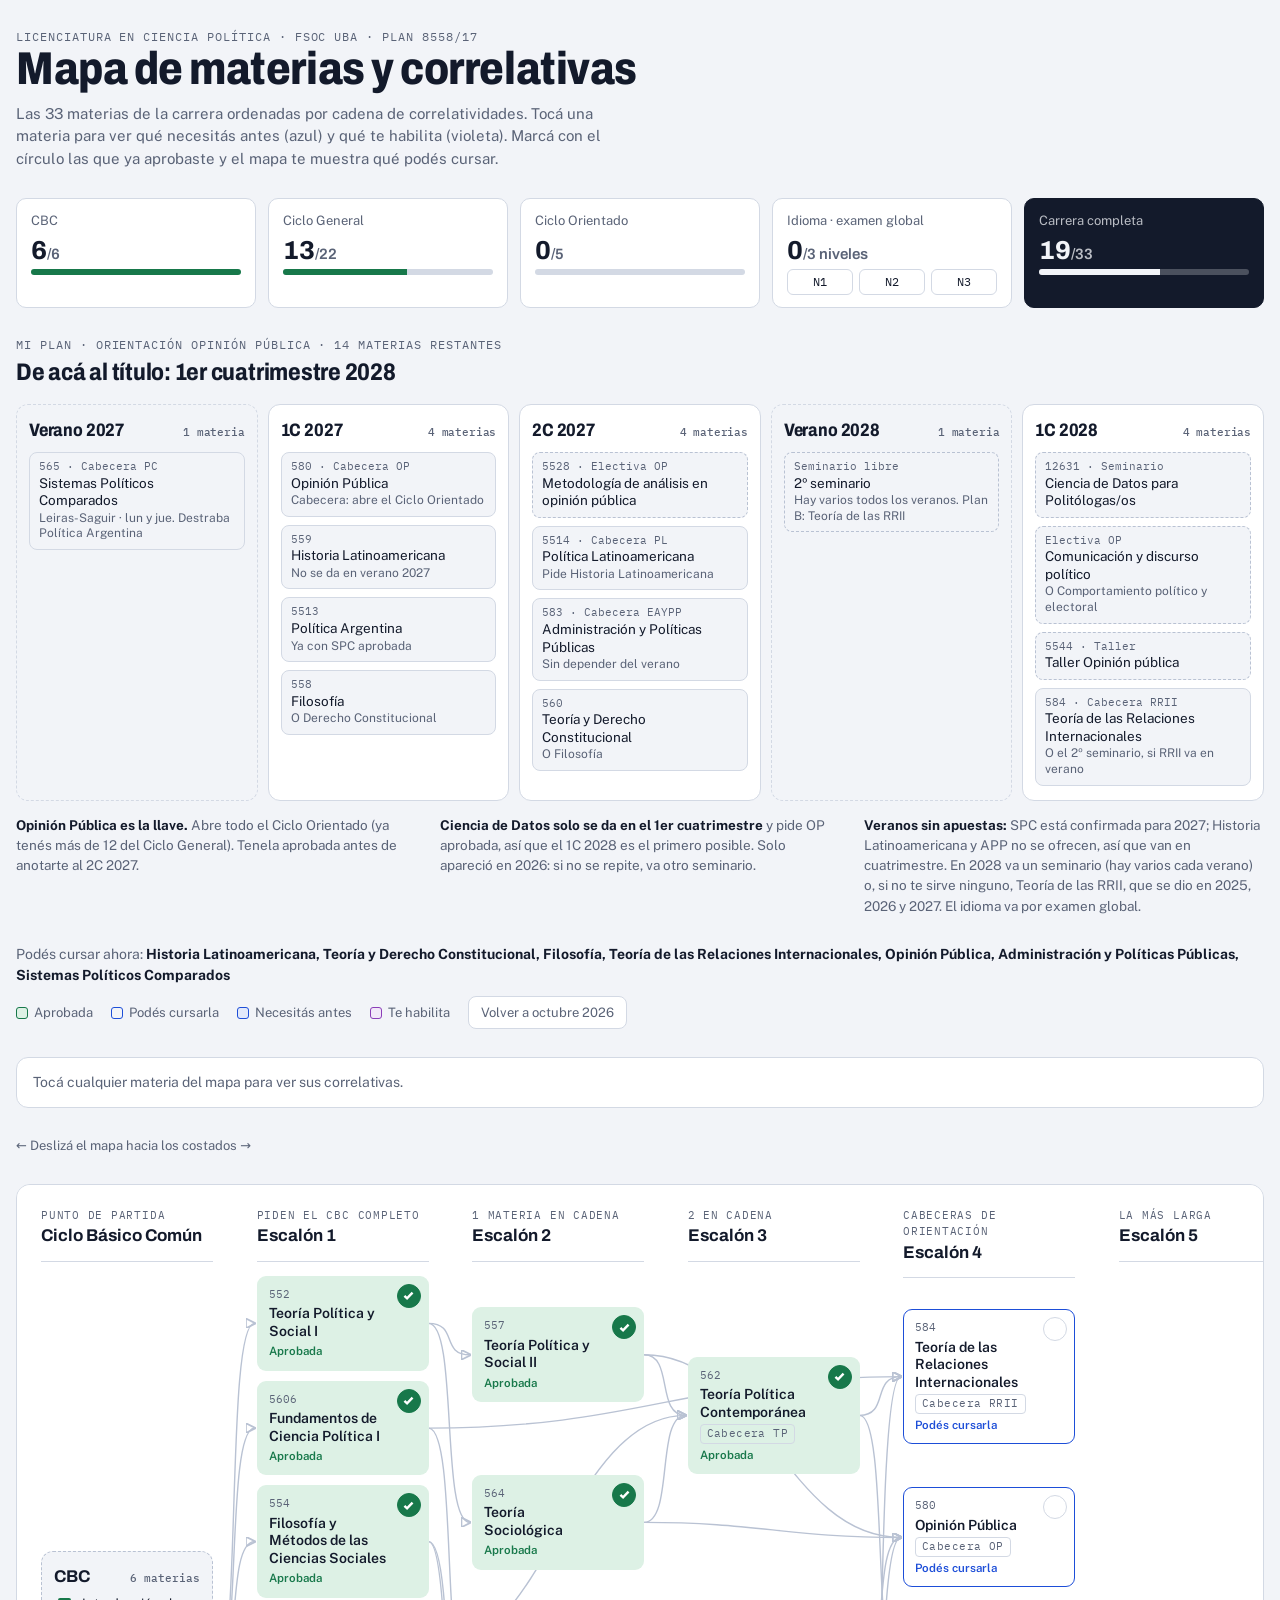
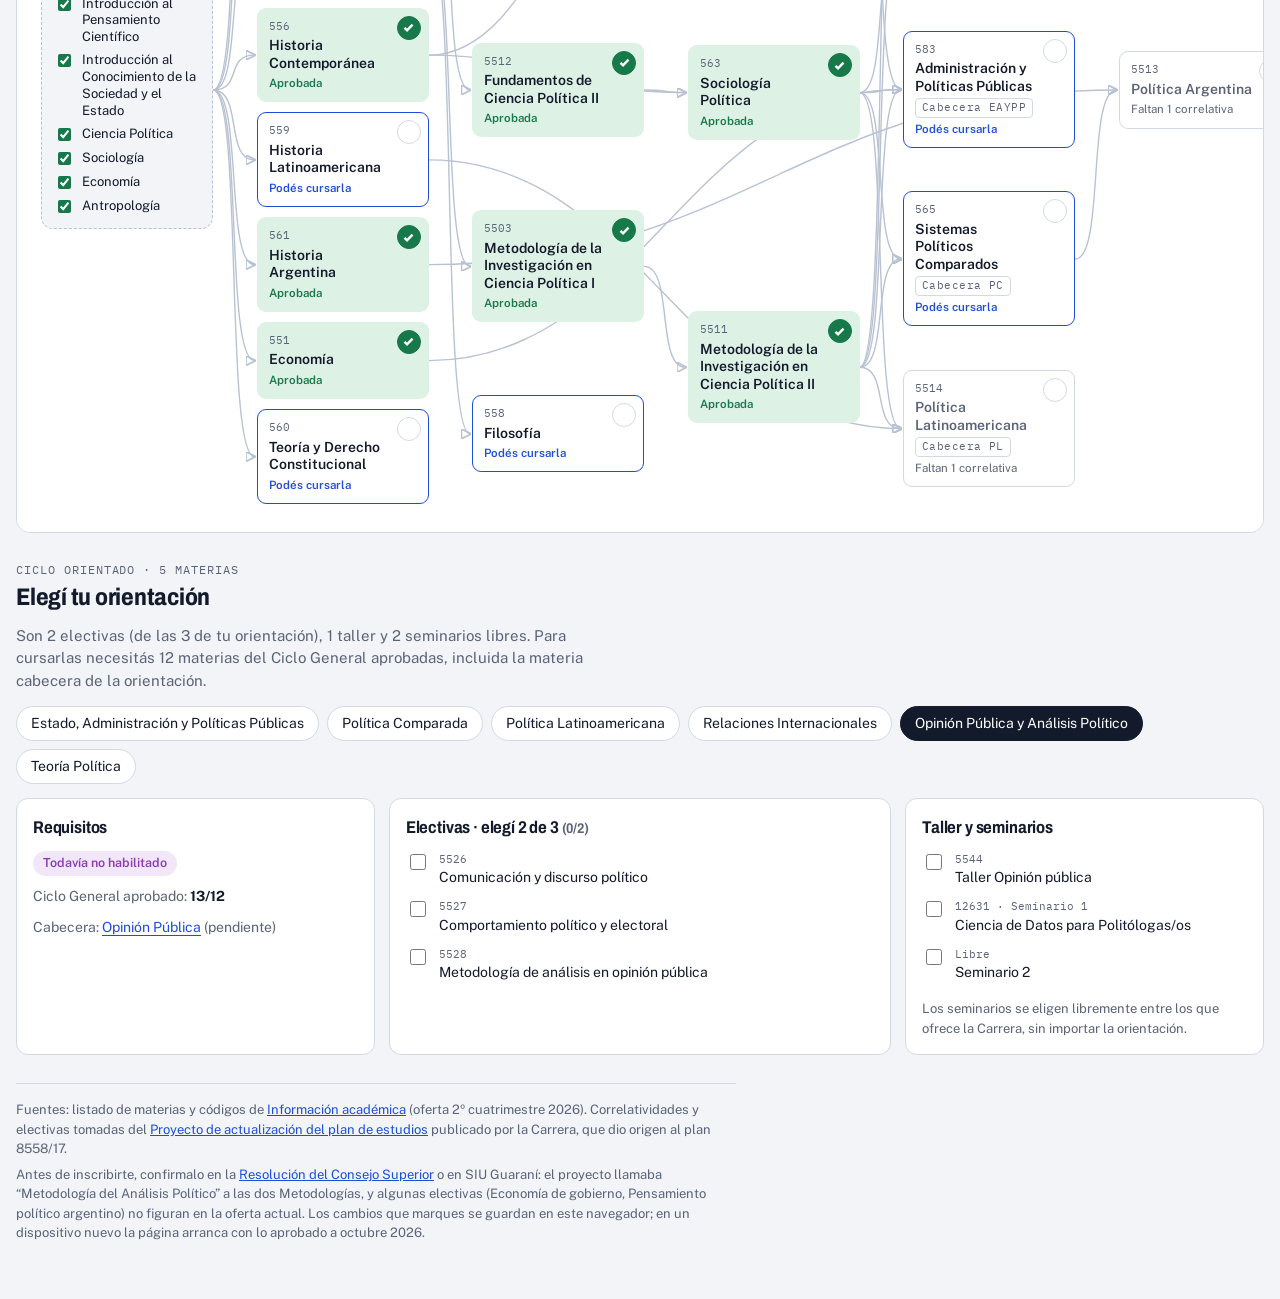
==== commit 5409d06f: "Plan: APP en 2C 2027, seminario o RRII en verano 2028 APP no se ofrece en verano 2027, así que deja " ====
--- a/mapa-cp/index.html
+++ b/mapa-cp/index.html
@@ -194,7 +194,7 @@
     <ul class="plannotes">
       <li><b>Opinión Pública es la llave.</b> Abre todo el Ciclo Orientado (ya tenés más de 12 del Ciclo General). Tenela aprobada antes de anotarte al 2C 2027.</li>
       <li><b>Ciencia de Datos solo se da en el 1er cuatrimestre</b> y pide OP aprobada, así que el 1C 2028 es el primero posible. Solo apareció en 2026: si no se repite, va otro seminario.</li>
-      <li><b>Verano 2027 confirmado:</b> Sistemas Políticos Comparados está en la oferta de Guaraní; Historia Latinoamericana no, por eso pasa al 1C 2027. Para el verano 2028, APP y Teoría de las RRII se vienen dando todos los años. El idioma va por examen global.</li>
+      <li><b>Veranos sin apuestas:</b> SPC está confirmada para 2027; Historia Latinoamericana y APP no se ofrecen, así que van en cuatrimestre. En 2028 va un seminario (hay varios cada verano) o, si no te sirve ninguno, Teoría de las RRII, que se dio en 2025, 2026 y 2027. El idioma va por examen global.</li>
     </ul>
   </section>
 
@@ -385,9 +385,9 @@
 const PLAN=[
  {t:"Verano 2027",s:1,i:[{id:"spc",w:"Leiras-Saguir · lun y jue. Destraba Política Argentina"}]},
  {t:"1C 2027",i:[{id:"op",w:"Cabecera: abre el Ciclo Orientado"},{id:"hl",w:"No se da en verano 2027"},{id:"parg",w:"Ya con SPC aprobada"},{id:"filo",w:"O Derecho Constitucional"}]},
- {t:"2C 2027",i:[{o:"OP-e2",c:"5528 · Electiva OP",n:"Metodología de análisis en opinión pública"},{id:"pl",w:"Pide Historia Latinoamericana"},{id:"tri"},{id:"tdc",w:"O Filosofía"}]},
- {t:"Verano 2028",s:1,i:[{id:"app",w:"Se dio en verano 2025 y 2026"}]},
- {t:"1C 2028",i:[{o:"sem1",c:"12631 · Seminario",n:"Ciencia de Datos para Politólogas/os"},{o:"OP-e0",c:"Electiva OP",n:"Comunicación y discurso político",w:"O Comportamiento político y electoral"},{o:"OP-t",c:"5544 · Taller",n:"Taller Opinión pública"},{o:"sem2",c:"Seminario libre",n:"2º seminario"}]}
+ {t:"2C 2027",i:[{o:"OP-e2",c:"5528 · Electiva OP",n:"Metodología de análisis en opinión pública"},{id:"pl",w:"Pide Historia Latinoamericana"},{id:"app",w:"Sin depender del verano"},{id:"tdc",w:"O Filosofía"}]},
+ {t:"Verano 2028",s:1,i:[{o:"sem2",c:"Seminario libre",n:"2º seminario",w:"Hay varios todos los veranos. Plan B: Teoría de las RRII"}]},
+ {t:"1C 2028",i:[{o:"sem1",c:"12631 · Seminario",n:"Ciencia de Datos para Politólogas/os"},{o:"OP-e0",c:"Electiva OP",n:"Comunicación y discurso político",w:"O Comportamiento político y electoral"},{o:"OP-t",c:"5544 · Taller",n:"Taller Opinión pública"},{id:"tri",w:"O el 2º seminario, si RRII va en verano"}]}
 ];
 const planEl=document.getElementById("plan");
 function renderPlan(){
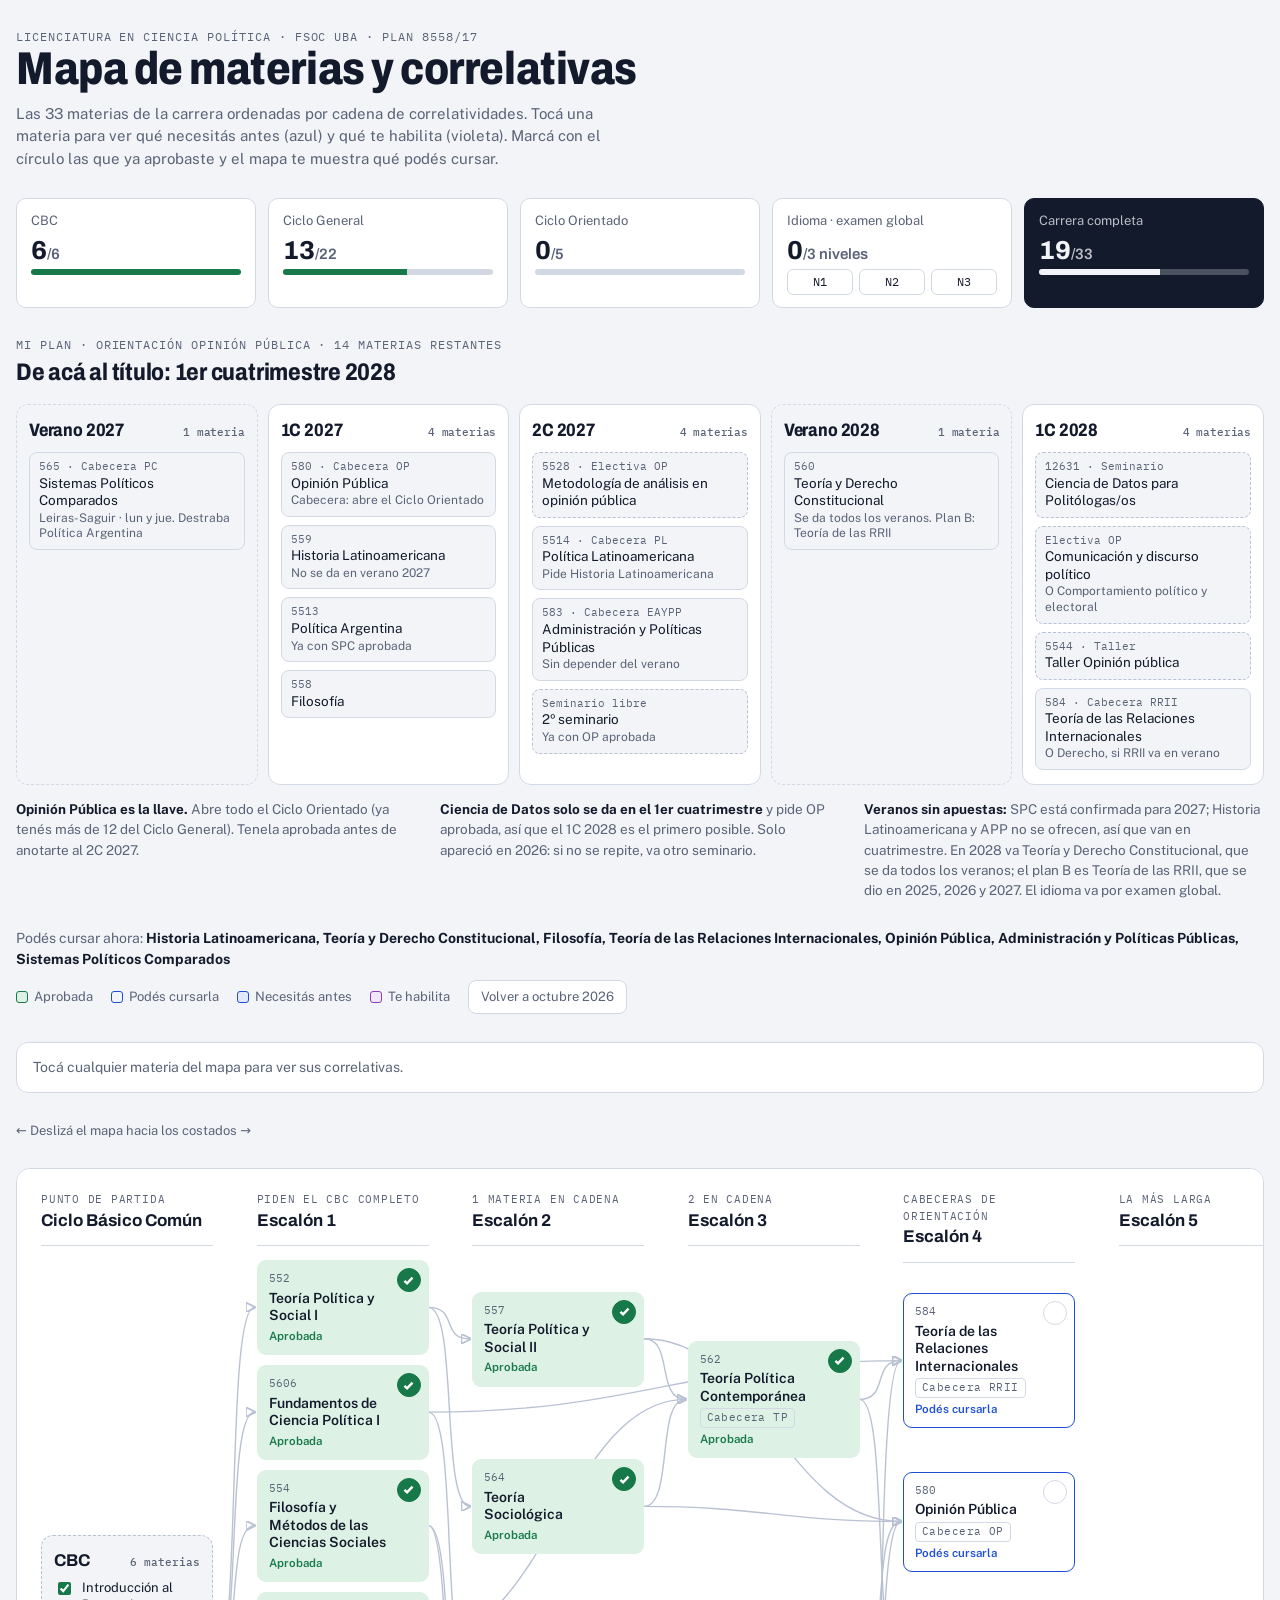
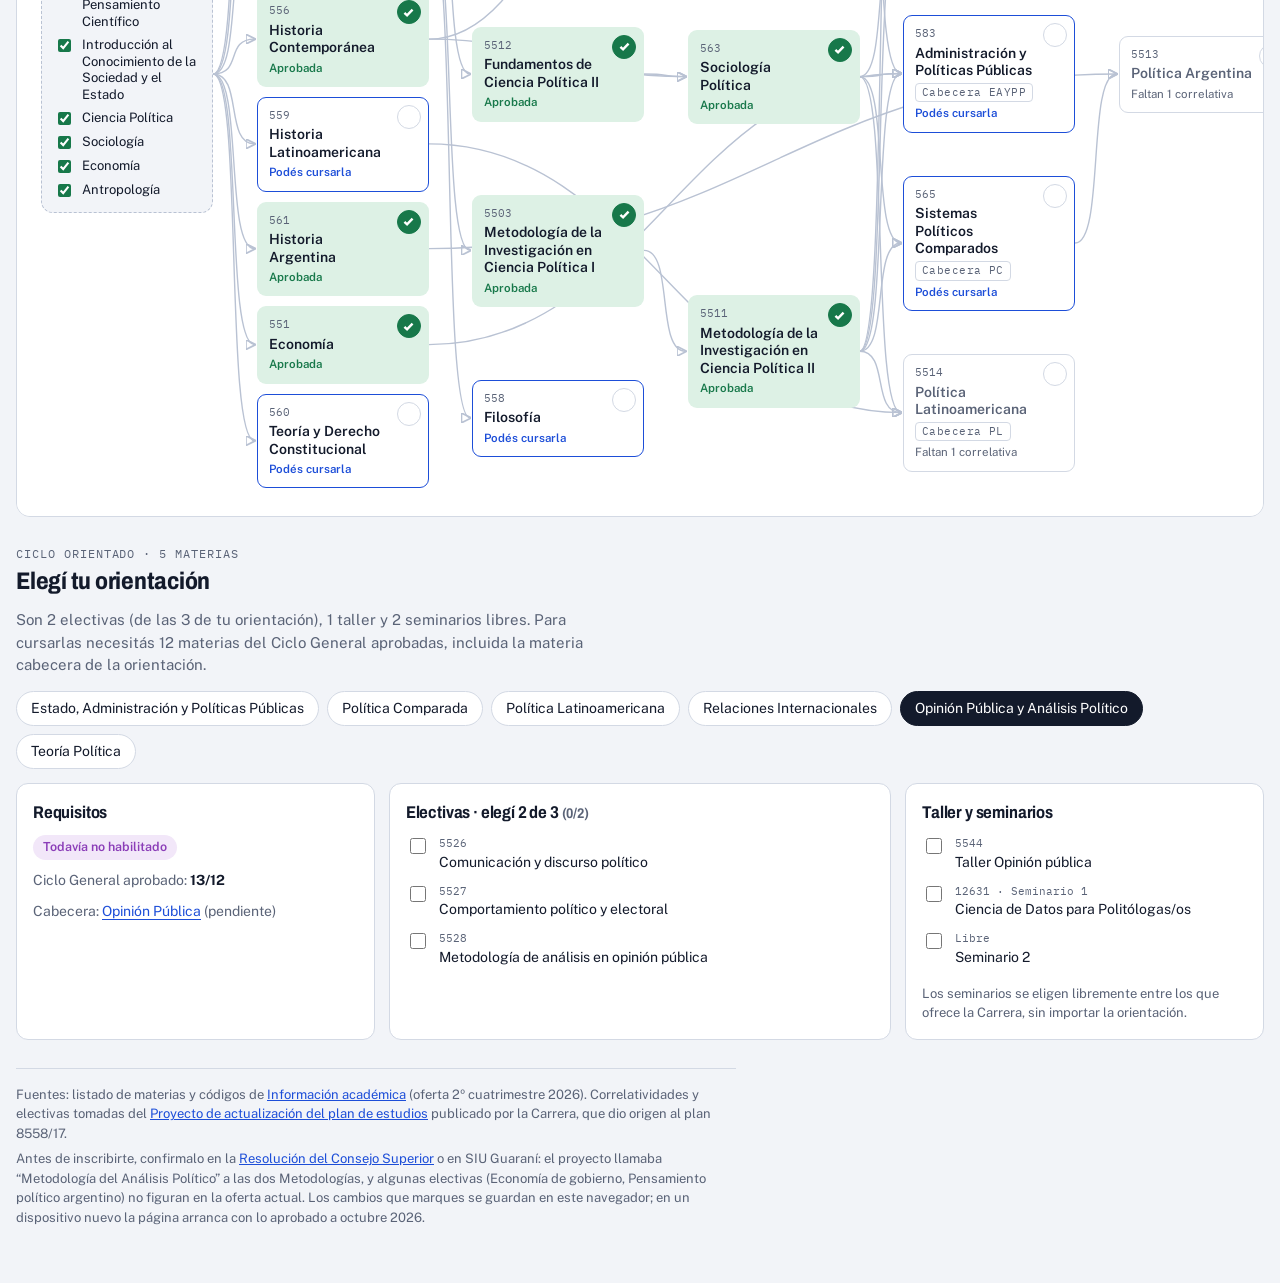
==== commit 7605f134: "Plan: seminario en 2C 2027, Derecho Constitucional en verano 2028 Co-Authored-By: Claude Opus 5.5 <n" ====
--- a/mapa-cp/index.html
+++ b/mapa-cp/index.html
@@ -194,7 +194,7 @@
     <ul class="plannotes">
       <li><b>Opinión Pública es la llave.</b> Abre todo el Ciclo Orientado (ya tenés más de 12 del Ciclo General). Tenela aprobada antes de anotarte al 2C 2027.</li>
       <li><b>Ciencia de Datos solo se da en el 1er cuatrimestre</b> y pide OP aprobada, así que el 1C 2028 es el primero posible. Solo apareció en 2026: si no se repite, va otro seminario.</li>
-      <li><b>Veranos sin apuestas:</b> SPC está confirmada para 2027; Historia Latinoamericana y APP no se ofrecen, así que van en cuatrimestre. En 2028 va un seminario (hay varios cada verano) o, si no te sirve ninguno, Teoría de las RRII, que se dio en 2025, 2026 y 2027. El idioma va por examen global.</li>
+      <li><b>Veranos sin apuestas:</b> SPC está confirmada para 2027; Historia Latinoamericana y APP no se ofrecen, así que van en cuatrimestre. En 2028 va Teoría y Derecho Constitucional, que se da todos los veranos; el plan B es Teoría de las RRII, que se dio en 2025, 2026 y 2027. El idioma va por examen global.</li>
     </ul>
   </section>
 
@@ -384,10 +384,10 @@
 // plan
 const PLAN=[
  {t:"Verano 2027",s:1,i:[{id:"spc",w:"Leiras-Saguir · lun y jue. Destraba Política Argentina"}]},
- {t:"1C 2027",i:[{id:"op",w:"Cabecera: abre el Ciclo Orientado"},{id:"hl",w:"No se da en verano 2027"},{id:"parg",w:"Ya con SPC aprobada"},{id:"filo",w:"O Derecho Constitucional"}]},
- {t:"2C 2027",i:[{o:"OP-e2",c:"5528 · Electiva OP",n:"Metodología de análisis en opinión pública"},{id:"pl",w:"Pide Historia Latinoamericana"},{id:"app",w:"Sin depender del verano"},{id:"tdc",w:"O Filosofía"}]},
- {t:"Verano 2028",s:1,i:[{o:"sem2",c:"Seminario libre",n:"2º seminario",w:"Hay varios todos los veranos. Plan B: Teoría de las RRII"}]},
- {t:"1C 2028",i:[{o:"sem1",c:"12631 · Seminario",n:"Ciencia de Datos para Politólogas/os"},{o:"OP-e0",c:"Electiva OP",n:"Comunicación y discurso político",w:"O Comportamiento político y electoral"},{o:"OP-t",c:"5544 · Taller",n:"Taller Opinión pública"},{id:"tri",w:"O el 2º seminario, si RRII va en verano"}]}
+ {t:"1C 2027",i:[{id:"op",w:"Cabecera: abre el Ciclo Orientado"},{id:"hl",w:"No se da en verano 2027"},{id:"parg",w:"Ya con SPC aprobada"},{id:"filo"}]},
+ {t:"2C 2027",i:[{o:"OP-e2",c:"5528 · Electiva OP",n:"Metodología de análisis en opinión pública"},{id:"pl",w:"Pide Historia Latinoamericana"},{id:"app",w:"Sin depender del verano"},{o:"sem2",c:"Seminario libre",n:"2º seminario",w:"Ya con OP aprobada"}]},
+ {t:"Verano 2028",s:1,i:[{id:"tdc",w:"Se da todos los veranos. Plan B: Teoría de las RRII"}]},
+ {t:"1C 2028",i:[{o:"sem1",c:"12631 · Seminario",n:"Ciencia de Datos para Politólogas/os"},{o:"OP-e0",c:"Electiva OP",n:"Comunicación y discurso político",w:"O Comportamiento político y electoral"},{o:"OP-t",c:"5544 · Taller",n:"Taller Opinión pública"},{id:"tri",w:"O Derecho, si RRII va en verano"}]}
 ];
 const planEl=document.getElementById("plan");
 function renderPlan(){
